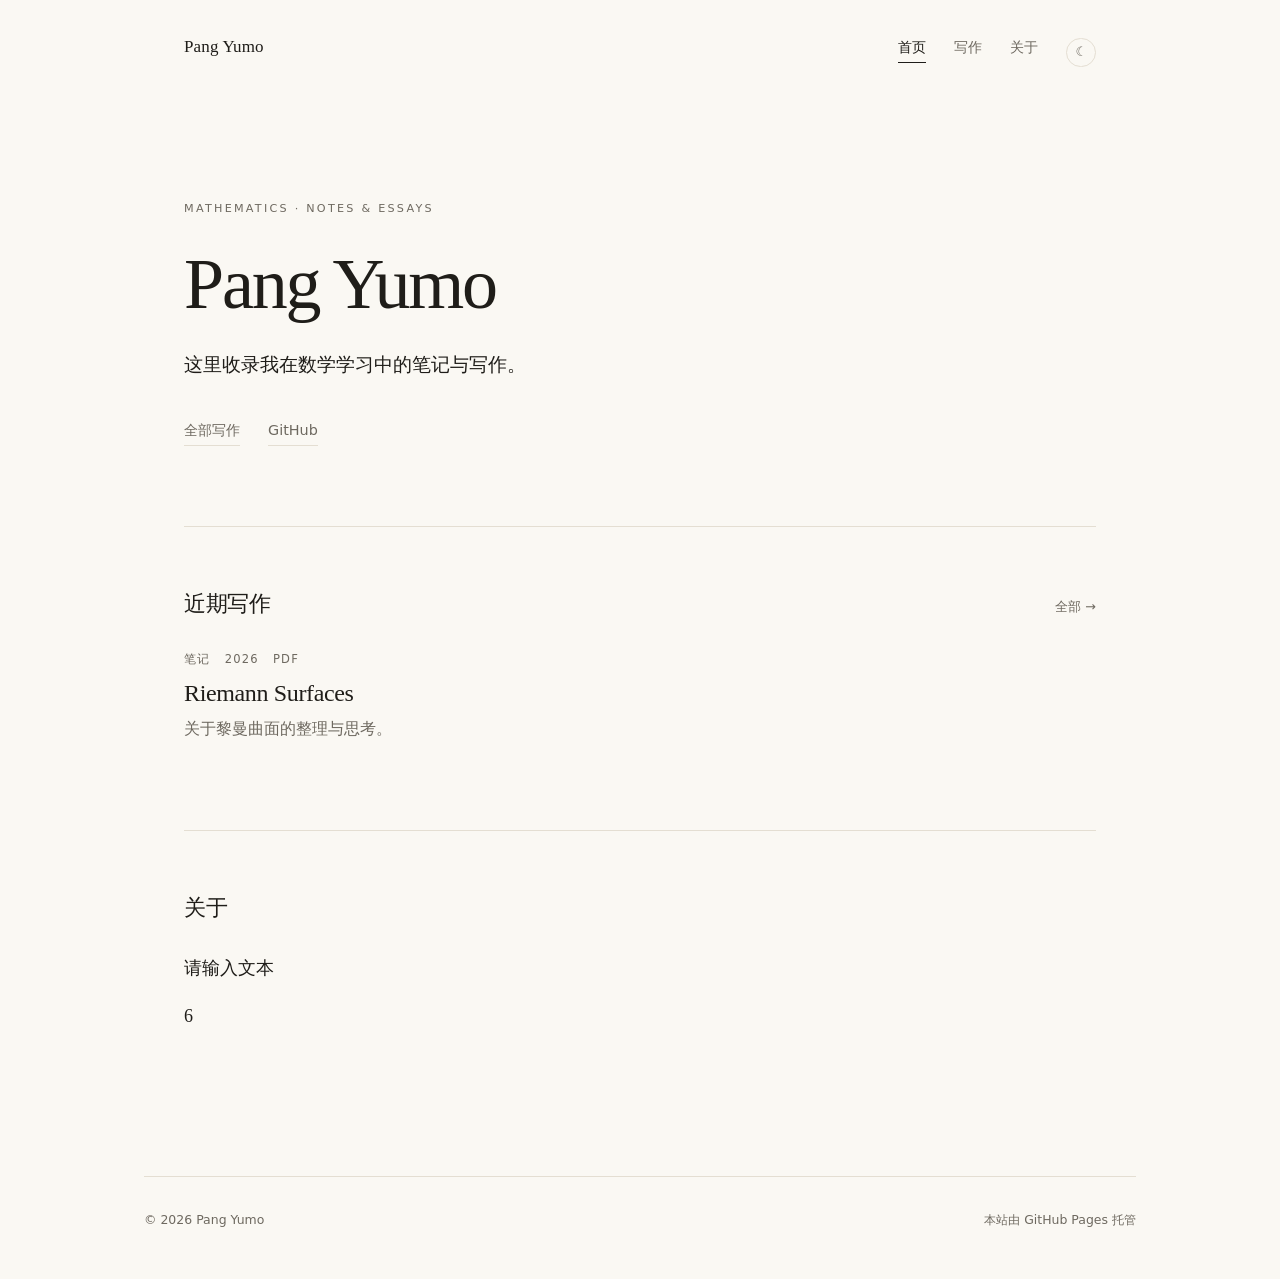
==== index.html @ 4e4b138c "Update index.html" ====
<!DOCTYPE html>
<html lang="zh-CN">
<head>
  <meta charset="UTF-8">
  <meta name="viewport" content="width=device-width, initial-scale=1.0">
  <title>Pumpking</title>
  <meta name="description" content="一些数学的思考，主要关于与黎曼曲面相关的几何">
  <link rel="icon" href="assets/favicon.svg" type="image/svg+xml">
  <link rel="stylesheet" href="assets/css/style.css">
</head>
<body>

  <header class="masthead wrap">
    <a class="brand" href="./">Pang Yumo</a>
    <nav class="nav" aria-label="主导航">
      <a href="./" aria-current="page">首页</a>
      <a href="writings.html">写作</a>
      <a href="#about">关于</a>
      <button class="theme-toggle" type="button" aria-label="切换主题">☾</button>
    </nav>
  </header>

  <main class="wrap">

    <section class="hero">
      <p class="eyebrow">Mathematics · Notes &amp; Essays</p>
      <h1>Pang Yumo</h1>
      <p class="lede">
        这里收录我在数学学习中的笔记与写作。
      </p>
      <p class="hero-links">
        <a class="textlink" href="writings.html">全部写作</a>
        <a class="textlink" href="https://github.com/Pumpingppk" target="_blank" rel="noopener">GitHub</a>
      </p>
    </section>

    <section class="section" id="writings">
      <div class="section-head">
        <h2>近期写作</h2>
        <a class="section-more" href="writings.html">全部 →</a>
      </div>

      <ol class="entry-list">
        <li class="entry">
          <p class="entry-meta"><span>笔记</span><span>2026</span><span>PDF</span></p>
          <h3><a href="notes/riemann-surfaces.html">Riemann Surfaces</a></h3>
          <p class="entry-sum">关于黎曼曲面的整理与思考。</p>
        </li>
      </ol>
    </section>

    <section class="section" id="about">
      <div class="section-head">
        <h2>关于</h2>
      </div>
      <div class="prose">
        <p>
          请输入文本
        </p>
        <p>
          6
        </p>
      </div>
    </section>

  </main>

  <footer class="footer wrap">
    <span>© <span data-year>2026</span> Pang Yumo</span>
    <span>本站由 GitHub Pages 托管</span>
  </footer>

  <script src="assets/js/main.js"></script>
</body>
</html>
---- assets/css/style.css ----
/* ==========================================================================
   Personal site — plain CSS, no build step, no external fonts
   1. tokens  2. base  3. layout  4. masthead  5. hero
   6. sections/entries  7. note page  8. prose  9. footer  10. responsive
   ========================================================================== */

/* ---------- 1. tokens ---------- */
:root {
  color-scheme: light;
  --paper: #faf8f3;
  --raise: #fffdf8;
  --ink: #1f1d19;
  --muted: #6e6960;
  --line: #e4ded2;
  --accent: #94402c;
  --wash: #f2eae3;
  --serif: "Iowan Old Style", "Palatino Linotype", Palatino, "Book Antiqua",
           Georgia, "Songti SC", "Noto Serif CJK SC", "Source Han Serif SC", serif;
  --sans: system-ui, -apple-system, "Segoe UI", "PingFang SC", "Microsoft YaHei",
          "Helvetica Neue", Arial, sans-serif;
  --measure: 36rem;
  --gutter: clamp(1.25rem, 4vw, 2.5rem);
}

@media (prefers-color-scheme: dark) {
  :root:not([data-theme="light"]) {
    color-scheme: dark;
    --paper: #14130f;
    --raise: #1b1915;
    --ink: #eae4d8;
    --muted: #9b9488;
    --line: #2e2a24;
    --accent: #d98a6d;
    --wash: #241f1a;
  }
}

:root[data-theme="dark"] {
  color-scheme: dark;
  --paper: #14130f;
  --raise: #1b1915;
  --ink: #eae4d8;
  --muted: #9b9488;
  --line: #2e2a24;
  --accent: #d98a6d;
  --wash: #241f1a;
}

/* ---------- 2. base ---------- */
*,
*::before,
*::after { box-sizing: border-box; }

html { -webkit-text-size-adjust: 100%; }

body {
  margin: 0;
  background: var(--paper);
  color: var(--ink);
  font-family: var(--serif);
  font-size: 18px;
  line-height: 1.72;
  text-rendering: optimizeLegibility;
  -webkit-font-smoothing: antialiased;
}

::selection {
  background: var(--wash);
  color: var(--ink);
}

a {
  color: inherit;
  text-decoration: none;
}

h1, h2, h3 {
  font-weight: 500;
  letter-spacing: -0.015em;
  line-height: 1.15;
  margin: 0;
}

p { margin: 0; }

img { max-width: 100%; height: auto; }

:focus-visible {
  outline: 2px solid var(--accent);
  outline-offset: 3px;
  border-radius: 2px;
}

/* ---------- 3. layout ---------- */
.wrap {
  width: 100%;
  max-width: 62rem;
  margin: 0 auto;
  padding: 0 var(--gutter);
}

.eyebrow {
  font-family: var(--sans);
  font-size: 0.7rem;
  letter-spacing: 0.2em;
  text-transform: uppercase;
  color: var(--muted);
  margin: 0 0 1.5rem;
}

/* ---------- 4. masthead ---------- */
.masthead {
  display: flex;
  align-items: baseline;
  justify-content: space-between;
  gap: 1.5rem;
  padding-top: 2rem;
  padding-bottom: 2rem;
}

.brand {
  font-size: 1.0625rem;
  letter-spacing: 0.01em;
  white-space: nowrap;
}

.nav {
  display: flex;
  align-items: baseline;
  gap: clamp(0.9rem, 2.2vw, 1.75rem);
  font-family: var(--sans);
  font-size: 0.875rem;
}

.nav a {
  color: var(--muted);
  padding-bottom: 0.2rem;
  border-bottom: 1px solid transparent;
  transition: color 160ms ease, border-color 160ms ease;
}

.nav a:hover { color: var(--ink); }

.nav a[aria-current="page"] {
  color: var(--ink);
  border-bottom-color: var(--ink);
}

.theme-toggle {
  appearance: none;
  border: 1px solid var(--line);
  background: transparent;
  color: var(--muted);
  width: 1.85rem;
  height: 1.85rem;
  border-radius: 50%;
  font-family: var(--sans);
  font-size: 0.8rem;
  line-height: 1;
  cursor: pointer;
  display: grid;
  place-items: center;
  padding: 0;
  transform: translateY(0.25rem);
  transition: color 160ms ease, border-color 160ms ease;
}

.theme-toggle:hover {
  color: var(--ink);
  border-color: var(--muted);
}

/* ---------- 5. hero ---------- */
.hero {
  padding: clamp(3rem, 9vw, 6.5rem) 0 clamp(3rem, 7vw, 5rem);
  border-bottom: 1px solid var(--line);
}

.hero h1 {
  font-size: clamp(2.6rem, 8vw, 4.5rem);
  letter-spacing: -0.03em;
  margin-bottom: 1.5rem;
}

.lede {
  max-width: 30rem;
  font-size: clamp(1.0625rem, 2vw, 1.1875rem);
  color: var(--ink);
}

.hero-links {
  display: flex;
  flex-wrap: wrap;
  gap: 1.75rem;
  margin-top: 2.25rem;
  font-family: var(--sans);
  font-size: 0.9rem;
}

.textlink {
  color: var(--muted);
  border-bottom: 1px solid var(--line);
  padding-bottom: 0.15rem;
  transition: color 160ms ease, border-color 160ms ease;
}

.textlink:hover {
  color: var(--accent);
  border-bottom-color: var(--accent);
}

/* ---------- 6. sections & entries ---------- */
.section {
  padding: clamp(2.5rem, 6vw, 4rem) 0;
  border-bottom: 1px solid var(--line);
}

.section:last-of-type { border-bottom: 0; }

.section-head {
  display: flex;
  align-items: baseline;
  justify-content: space-between;
  gap: 1.5rem;
  margin-bottom: 2rem;
}

.section-head h2 {
  font-size: 1.375rem;
}

.section-more {
  font-family: var(--sans);
  font-size: 0.8rem;
  color: var(--muted);
  white-space: nowrap;
  transition: color 160ms ease;
}

.section-more:hover { color: var(--accent); }

.entry-list {
  list-style: none;
  margin: 0;
  padding: 0;
  display: grid;
  gap: 0;
}

.entry {
  padding: 1.5rem 0;
  border-top: 1px solid var(--line);
}

.entry:first-child { border-top: 0; padding-top: 0; }

.entry-meta {
  display: flex;
  flex-wrap: wrap;
  gap: 0.9rem;
  font-family: var(--sans);
  font-size: 0.72rem;
  letter-spacing: 0.1em;
  text-transform: uppercase;
  color: var(--muted);
  margin-bottom: 0.6rem;
}

.entry h3 {
  font-size: clamp(1.25rem, 3vw, 1.5rem);
  margin-bottom: 0.5rem;
}

.entry h3 a {
  background-image: linear-gradient(var(--accent), var(--accent));
  background-size: 0% 1px;
  background-position: 0 100%;
  background-repeat: no-repeat;
  transition: background-size 240ms ease;
}

.entry h3 a:hover { background-size: 100% 1px; }

.entry-sum {
  max-width: var(--measure);
  color: var(--muted);
  font-size: 0.9875rem;
}

/* ---------- 7. note page ---------- */
.note-header {
  padding: clamp(2.5rem, 6vw, 4.5rem) 0 2rem;
  border-bottom: 1px solid var(--line);
}

.note-header h1 {
  font-size: clamp(1.9rem, 5.5vw, 2.75rem);
  margin-bottom: 1rem;
}

.note-header .entry-meta { margin-bottom: 1.25rem; }

.note-actions {
  display: flex;
  flex-wrap: wrap;
  gap: 0.75rem;
  padding: 2rem 0;
}

.btn {
  display: inline-flex;
  align-items: center;
  gap: 0.5rem;
  font-family: var(--sans);
  font-size: 0.875rem;
  padding: 0.62rem 1.15rem;
  border: 1px solid var(--ink);
  background: var(--ink);
  color: var(--paper);
  border-radius: 2px;
  transition: opacity 160ms ease;
}

.btn:hover { opacity: 0.84; }

.btn.ghost {
  background: transparent;
  color: var(--ink);
  border-color: var(--line);
}

.btn.ghost:hover {
  border-color: var(--ink);
  opacity: 1;
}

.pdf-frame {
  border: 1px solid var(--line);
  background: #ffffff;
  margin-bottom: 3rem;
}

.pdf-frame iframe {
  display: block;
  width: 100%;
  height: min(78vh, 820px);
  border: 0;
}

.pdf-hint {
  font-family: var(--sans);
  font-size: 0.8rem;
  color: var(--muted);
  margin-bottom: 0.75rem;
}

.backlink {
  display: inline-block;
  font-family: var(--sans);
  font-size: 0.85rem;
  color: var(--muted);
  margin-top: 2.5rem;
  transition: color 160ms ease;
}

.backlink:hover { color: var(--accent); }

/* ---------- 8. prose ---------- */
.prose {
  max-width: var(--measure);
}

.prose p + p { margin-top: 1.1rem; }

.prose h2 {
  font-size: 1.3rem;
  margin: 2.5rem 0 0.9rem;
}

.prose a {
  color: var(--accent);
  text-decoration: underline;
  text-decoration-thickness: 1px;
  text-underline-offset: 0.18em;
}

.prose ul,
.prose ol {
  padding-left: 1.25rem;
  margin: 1rem 0;
}

.prose li + li { margin-top: 0.4rem; }

.placeholder {
  color: var(--muted);
  font-style: italic;
}

/* ---------- 9. footer ---------- */
.footer {
  border-top: 1px solid var(--line);
  margin-top: clamp(3rem, 8vw, 5rem);
  padding: 2rem 0 3rem;
  font-family: var(--sans);
  font-size: 0.78rem;
  color: var(--muted);
  display: flex;
  flex-wrap: wrap;
  gap: 0.5rem 1.5rem;
  justify-content: space-between;
}

/* ---------- 10. responsive ---------- */
@media (max-width: 34rem) {
  body { font-size: 17px; }

  .masthead {
    flex-wrap: wrap;
    gap: 0.9rem 1rem;
    padding-top: 1.5rem;
    padding-bottom: 1.5rem;
  }

  .nav { gap: 1rem; }

  .hero-links { gap: 1.25rem; }

  .pdf-frame iframe { height: 70vh; }
}

@media (prefers-reduced-motion: reduce) {
  *,
  *::before,
  *::after {
    transition-duration: 0.01ms !important;
    animation-duration: 0.01ms !important;
  }
}
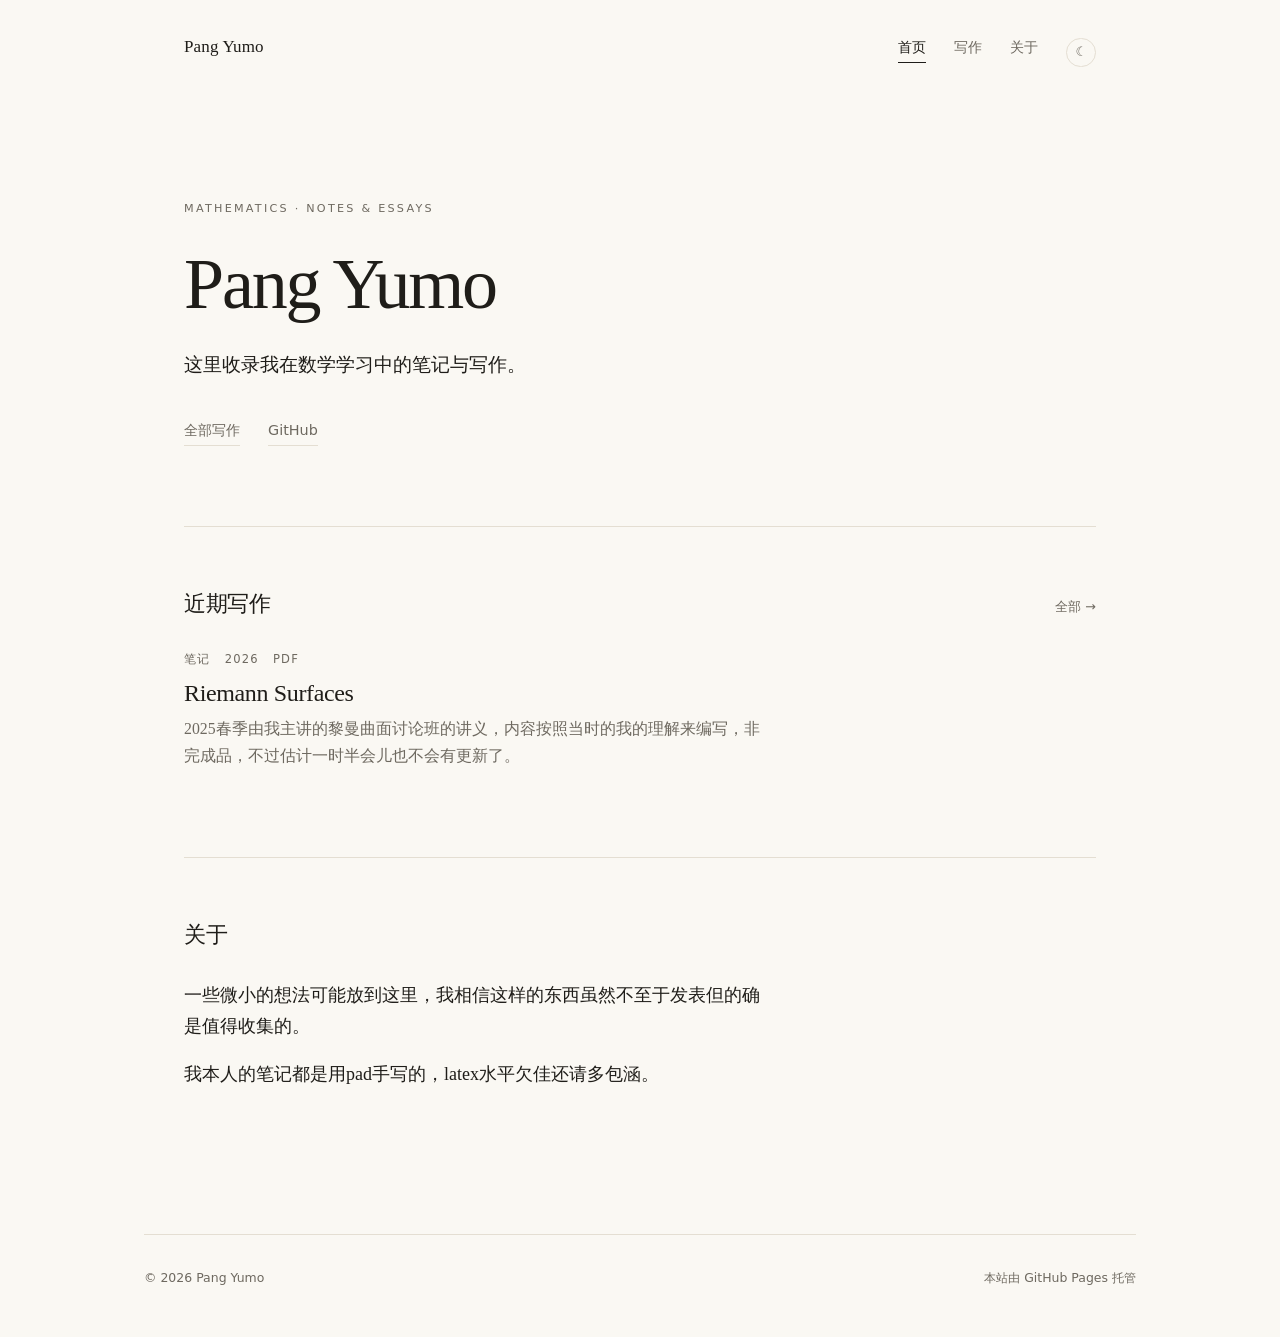
==== commit 7796e41f: "Update text in index.html for clarity" ====
--- a/index.html
+++ b/index.html
@@ -44,7 +44,7 @@
         <li class="entry">
           <p class="entry-meta"><span>笔记</span><span>2026</span><span>PDF</span></p>
           <h3><a href="notes/riemann-surfaces.html">Riemann Surfaces</a></h3>
-          <p class="entry-sum">关于黎曼曲面的整理与思考。</p>
+          <p class="entry-sum">2025春季由我主讲的黎曼曲面讨论班的讲义，内容按照当时的我的理解来编写，非完成品，不过估计一时半会儿也不会有更新了。</p>
         </li>
       </ol>
     </section>
@@ -55,10 +55,10 @@
       </div>
       <div class="prose">
         <p>
-          请输入文本
+          一些微小的想法可能放到这里，我相信这样的东西虽然不至于发表但的确是值得收集的。
         </p>
         <p>
-          6
+          我本人的笔记都是用pad手写的，latex水平欠佳还请多包涵。
         </p>
       </div>
     </section>
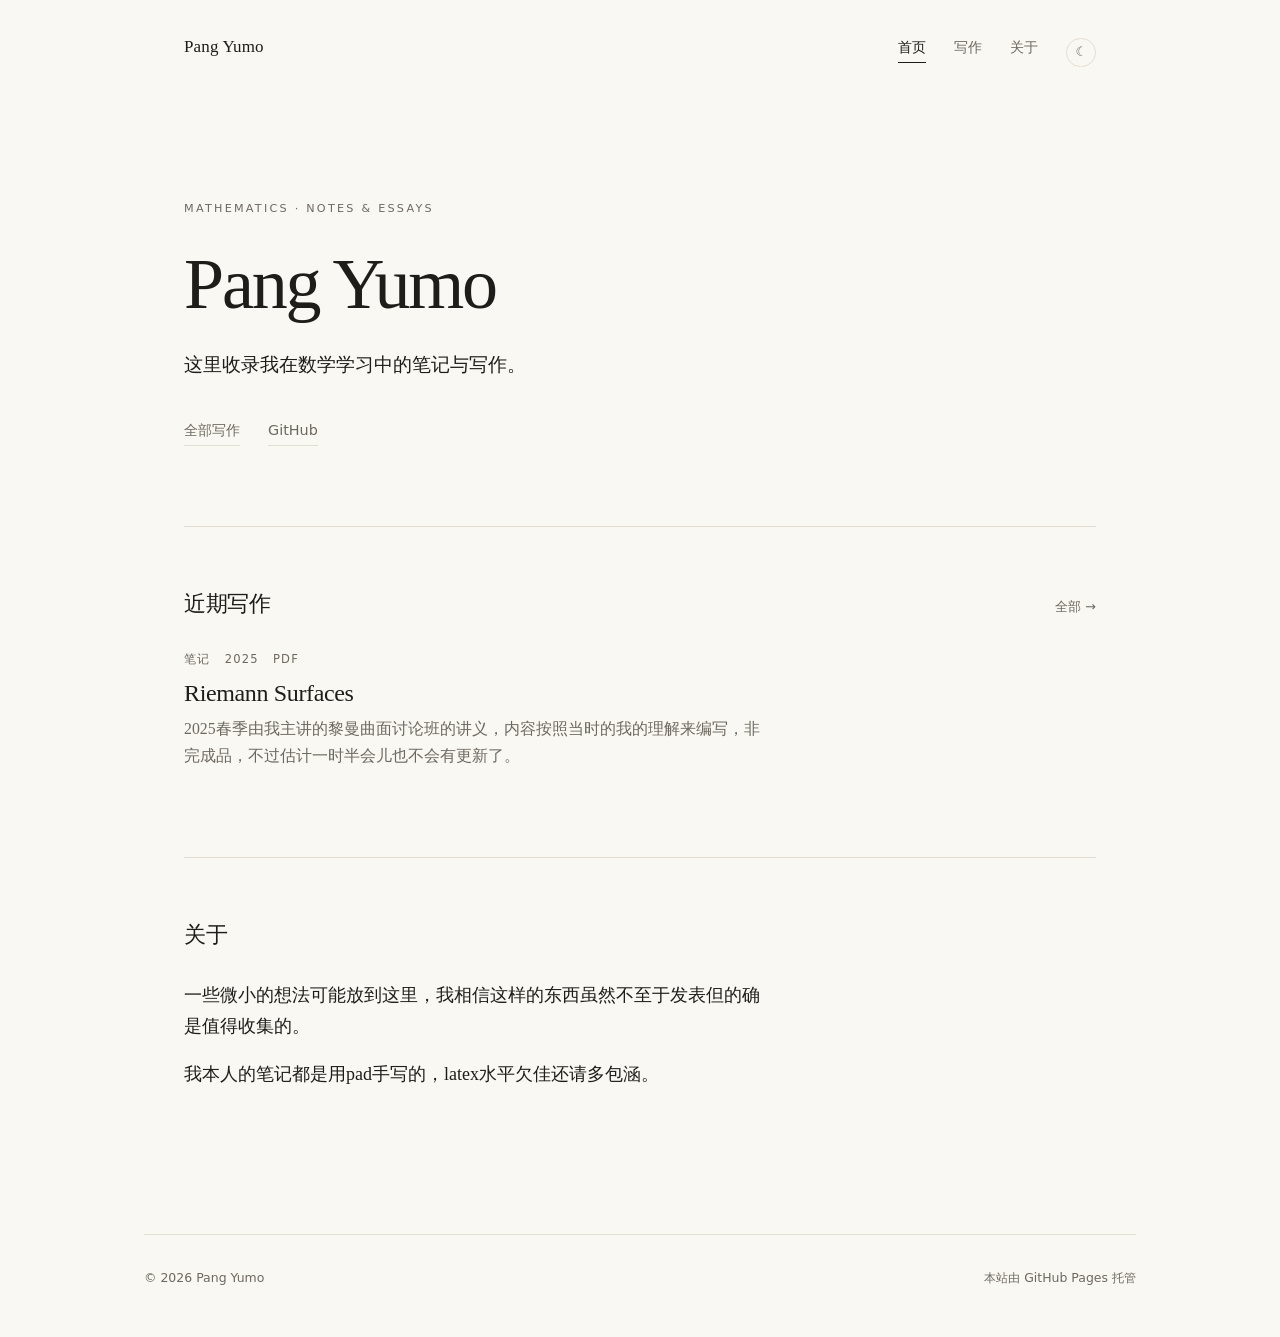
==== commit c6b6a8b3: "Update index.html" ====
--- a/index.html
+++ b/index.html
@@ -4,7 +4,7 @@
   <meta charset="UTF-8">
   <meta name="viewport" content="width=device-width, initial-scale=1.0">
   <title>Pumpking</title>
-  <meta name="description" content="一些数学的思考，主要关于与黎曼曲面相关的几何">
+  <meta name="description" content="一些数学的思考，主要关于黎曼曲面相关的几何">
   <link rel="icon" href="assets/favicon.svg" type="image/svg+xml">
   <link rel="stylesheet" href="assets/css/style.css">
 </head>
@@ -30,7 +30,7 @@
       </p>
       <p class="hero-links">
         <a class="textlink" href="writings.html">全部写作</a>
-        <a class="textlink" href="https://github.com/Pumpingppk" target="_blank" rel="noopener">GitHub</a>
+        <a class="textlink" href="https://github.com/pumpkingppk" target="_blank" rel="noopener">GitHub</a>
       </p>
     </section>
 
@@ -42,7 +42,7 @@
 
       <ol class="entry-list">
         <li class="entry">
-          <p class="entry-meta"><span>笔记</span><span>2026</span><span>PDF</span></p>
+          <p class="entry-meta"><span>笔记</span><span>2025</span><span>PDF</span></p>
           <h3><a href="notes/riemann-surfaces.html">Riemann Surfaces</a></h3>
           <p class="entry-sum">2025春季由我主讲的黎曼曲面讨论班的讲义，内容按照当时的我的理解来编写，非完成品，不过估计一时半会儿也不会有更新了。</p>
         </li>
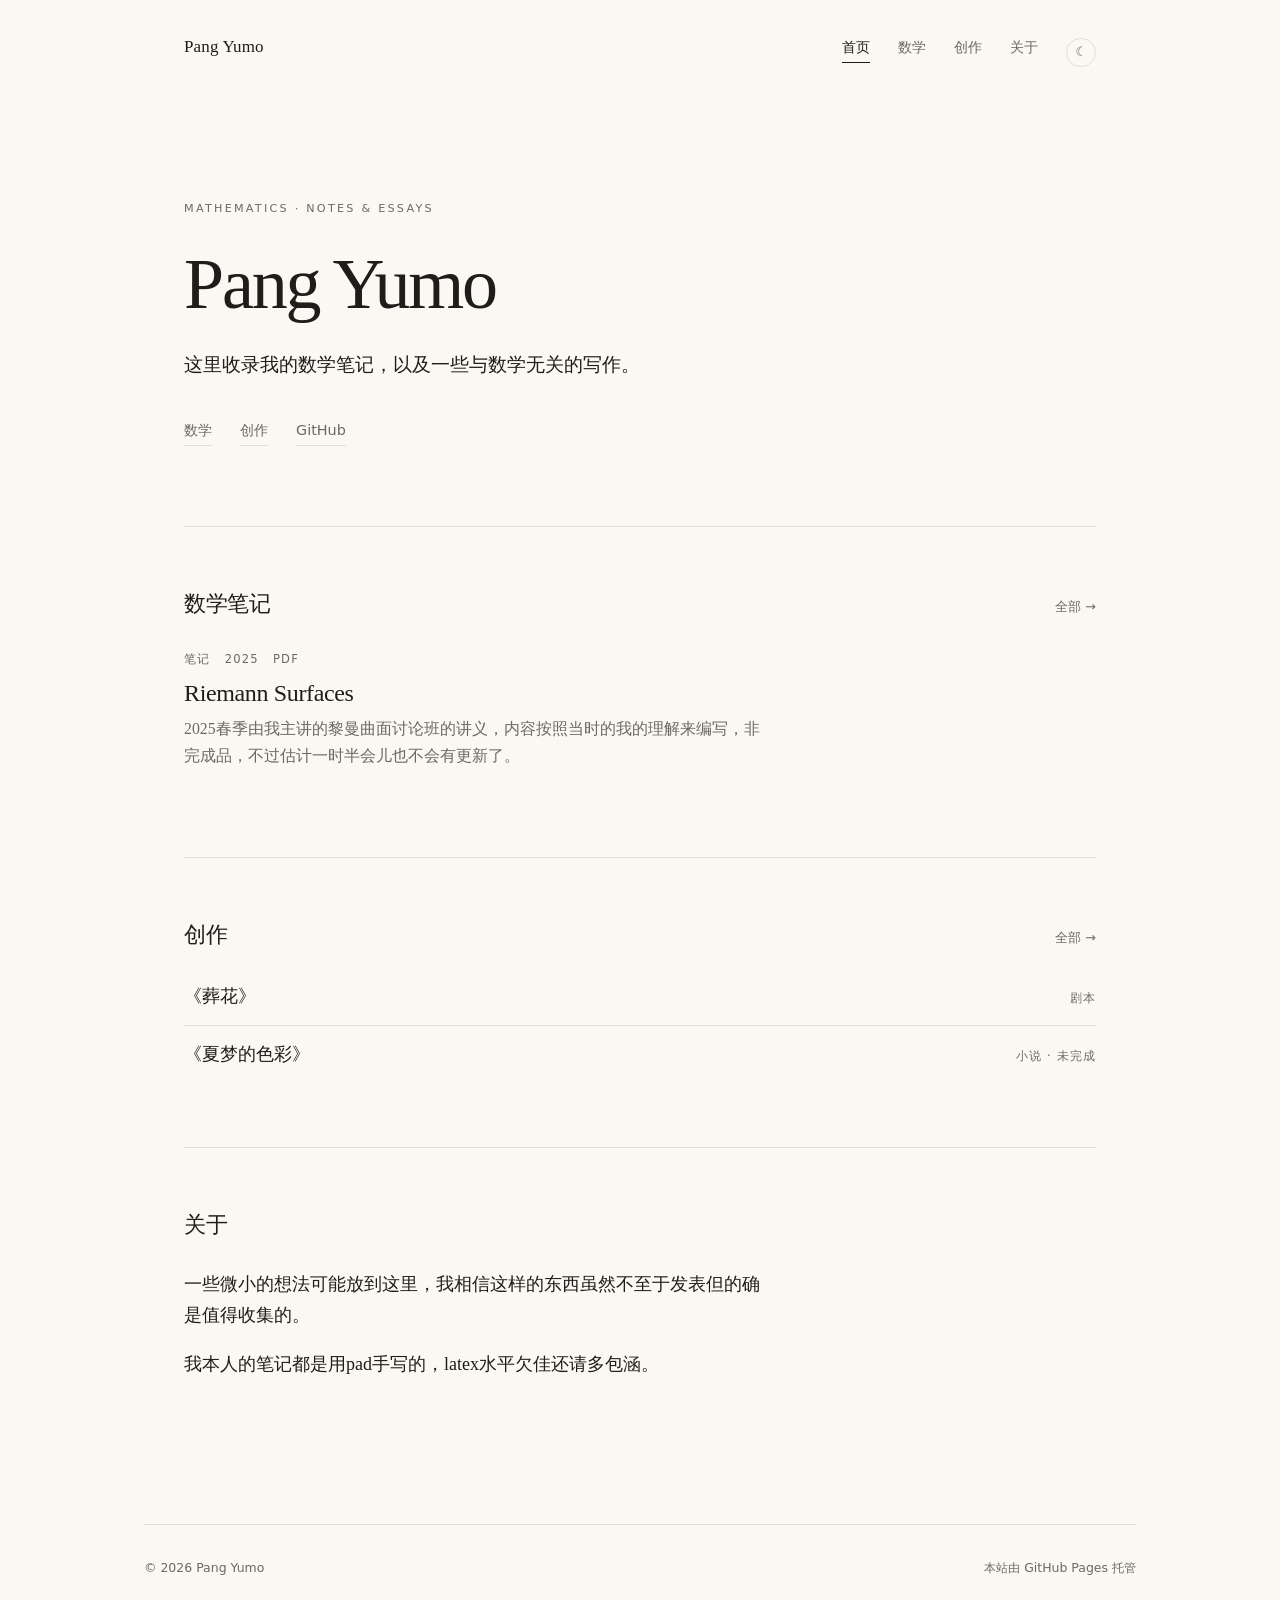
==== commit c7e2d2bb: "Add files via upload" ====
--- a/index.html
+++ b/index.html
@@ -14,7 +14,8 @@
     <a class="brand" href="./">Pang Yumo</a>
     <nav class="nav" aria-label="主导航">
       <a href="./" aria-current="page">首页</a>
-      <a href="writings.html">写作</a>
+      <a href="writings.html">数学</a>
+      <a href="creative.html">创作</a>
       <a href="#about">关于</a>
       <button class="theme-toggle" type="button" aria-label="切换主题">☾</button>
     </nav>
@@ -26,17 +27,18 @@
       <p class="eyebrow">Mathematics · Notes &amp; Essays</p>
       <h1>Pang Yumo</h1>
       <p class="lede">
-        这里收录我在数学学习中的笔记与写作。
+        这里收录我的数学笔记，以及一些与数学无关的写作。
       </p>
       <p class="hero-links">
-        <a class="textlink" href="writings.html">全部写作</a>
+        <a class="textlink" href="writings.html">数学</a>
+        <a class="textlink" href="creative.html">创作</a>
         <a class="textlink" href="https://github.com/pumpkingppk" target="_blank" rel="noopener">GitHub</a>
       </p>
     </section>
 
     <section class="section" id="writings">
       <div class="section-head">
-        <h2>近期写作</h2>
+        <h2>数学笔记</h2>
         <a class="section-more" href="writings.html">全部 →</a>
       </div>
 
@@ -47,6 +49,24 @@
           <p class="entry-sum">2025春季由我主讲的黎曼曲面讨论班的讲义，内容按照当时的我的理解来编写，非完成品，不过估计一时半会儿也不会有更新了。</p>
         </li>
       </ol>
+    </section>
+
+    <section class="section" id="creative">
+      <div class="section-head">
+        <h2>创作</h2>
+        <a class="section-more" href="creative.html">全部 →</a>
+      </div>
+
+      <ul class="work-list">
+        <li class="work-line">
+          <a href="assets/pdfs/Zanghua.pdf" target="_blank" rel="noopener">《葬花》</a>
+          <span class="work-kind">剧本</span>
+        </li>
+        <li class="work-line">
+          <a href="assets/pdfs/Color_of_Summer_Dream.pdf" target="_blank" rel="noopener">《夏梦的色彩》</a>
+          <span class="work-kind">小说 · 未完成</span>
+        </li>
+      </ul>
     </section>
 
     <section class="section" id="about">
--- a/assets/css/style.css
+++ b/assets/css/style.css
@@ -287,6 +287,44 @@
   font-size: 0.9875rem;
 }
 
+/* compact list used on the home page */
+.work-list {
+  list-style: none;
+  margin: 0;
+  padding: 0;
+}
+
+.work-line {
+  display: flex;
+  align-items: baseline;
+  justify-content: space-between;
+  gap: 1.5rem;
+  padding: 0.8rem 0;
+  border-top: 1px solid var(--line);
+}
+
+.work-line:first-child {
+  border-top: 0;
+  padding-top: 0;
+}
+
+.work-line a {
+  transition: color 160ms ease;
+}
+
+.work-line a:hover {
+  color: var(--accent);
+}
+
+.work-kind {
+  font-family: var(--sans);
+  font-size: 0.72rem;
+  letter-spacing: 0.1em;
+  text-transform: uppercase;
+  color: var(--muted);
+  white-space: nowrap;
+}
+
 /* ---------- 7. note page ---------- */
 .note-header {
   padding: clamp(2.5rem, 6vw, 4.5rem) 0 2rem;
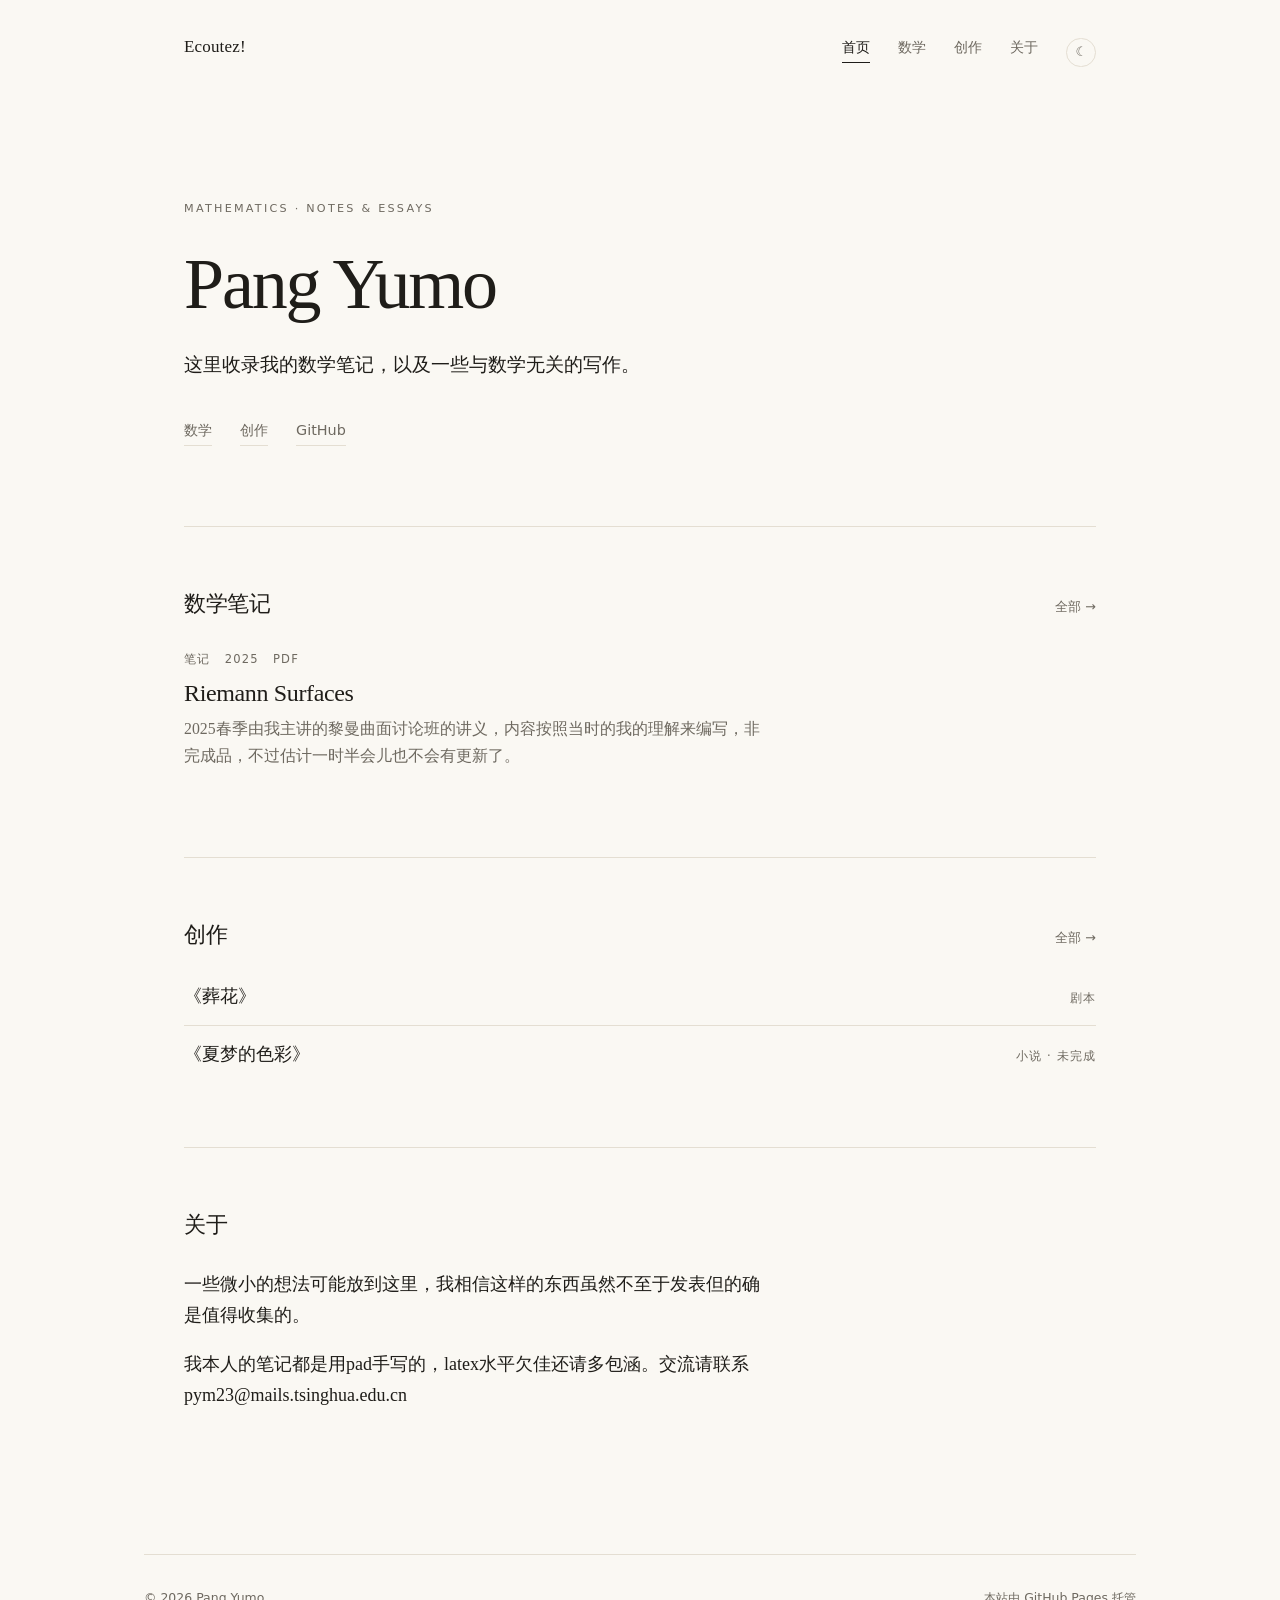
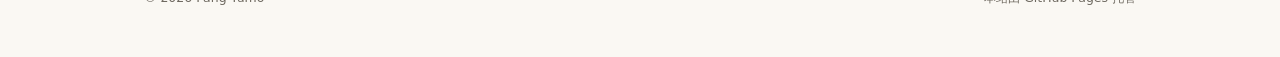
==== commit 5e957a87: "Update index.html" ====
--- a/index.html
+++ b/index.html
@@ -11,7 +11,7 @@
 <body>
 
   <header class="masthead wrap">
-    <a class="brand" href="./">Pang Yumo</a>
+    <a class="brand" href="./">Ecoutez!</a>
     <nav class="nav" aria-label="主导航">
       <a href="./" aria-current="page">首页</a>
       <a href="writings.html">数学</a>
@@ -78,7 +78,7 @@
           一些微小的想法可能放到这里，我相信这样的东西虽然不至于发表但的确是值得收集的。
         </p>
         <p>
-          我本人的笔记都是用pad手写的，latex水平欠佳还请多包涵。
+          我本人的笔记都是用pad手写的，latex水平欠佳还请多包涵。交流请联系pym23@mails.tsinghua.edu.cn
         </p>
       </div>
     </section>
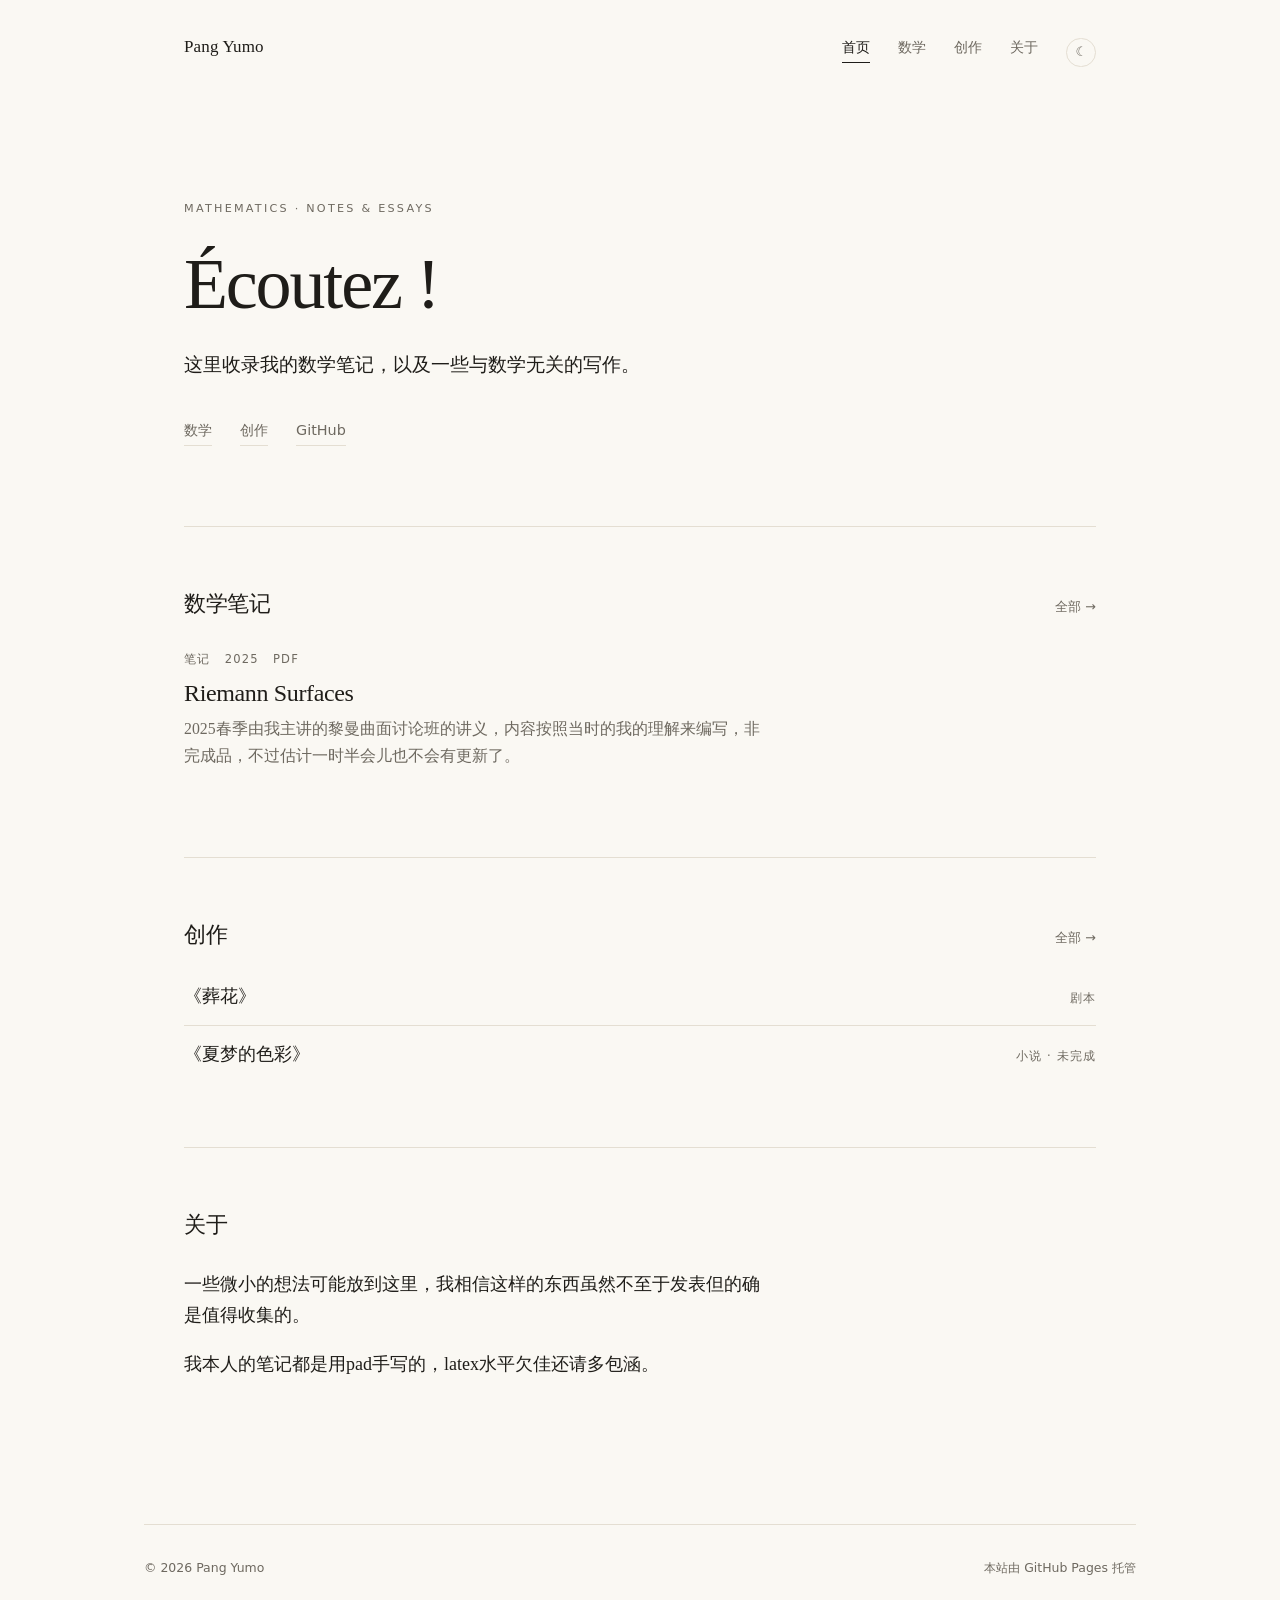
==== commit 35369255: "Add files via upload" ====
--- a/index.html
+++ b/index.html
@@ -11,7 +11,7 @@
 <body>
 
   <header class="masthead wrap">
-    <a class="brand" href="./">Ecoutez!</a>
+    <a class="brand" href="./">Pang Yumo</a>
     <nav class="nav" aria-label="主导航">
       <a href="./" aria-current="page">首页</a>
       <a href="writings.html">数学</a>
@@ -25,7 +25,7 @@
 
     <section class="hero">
       <p class="eyebrow">Mathematics · Notes &amp; Essays</p>
-      <h1>Pang Yumo</h1>
+      <h1>Écoutez&nbsp;!</h1>
       <p class="lede">
         这里收录我的数学笔记，以及一些与数学无关的写作。
       </p>
@@ -78,7 +78,7 @@
           一些微小的想法可能放到这里，我相信这样的东西虽然不至于发表但的确是值得收集的。
         </p>
         <p>
-          我本人的笔记都是用pad手写的，latex水平欠佳还请多包涵。交流请联系pym23@mails.tsinghua.edu.cn
+          我本人的笔记都是用pad手写的，latex水平欠佳还请多包涵。
         </p>
       </div>
     </section>
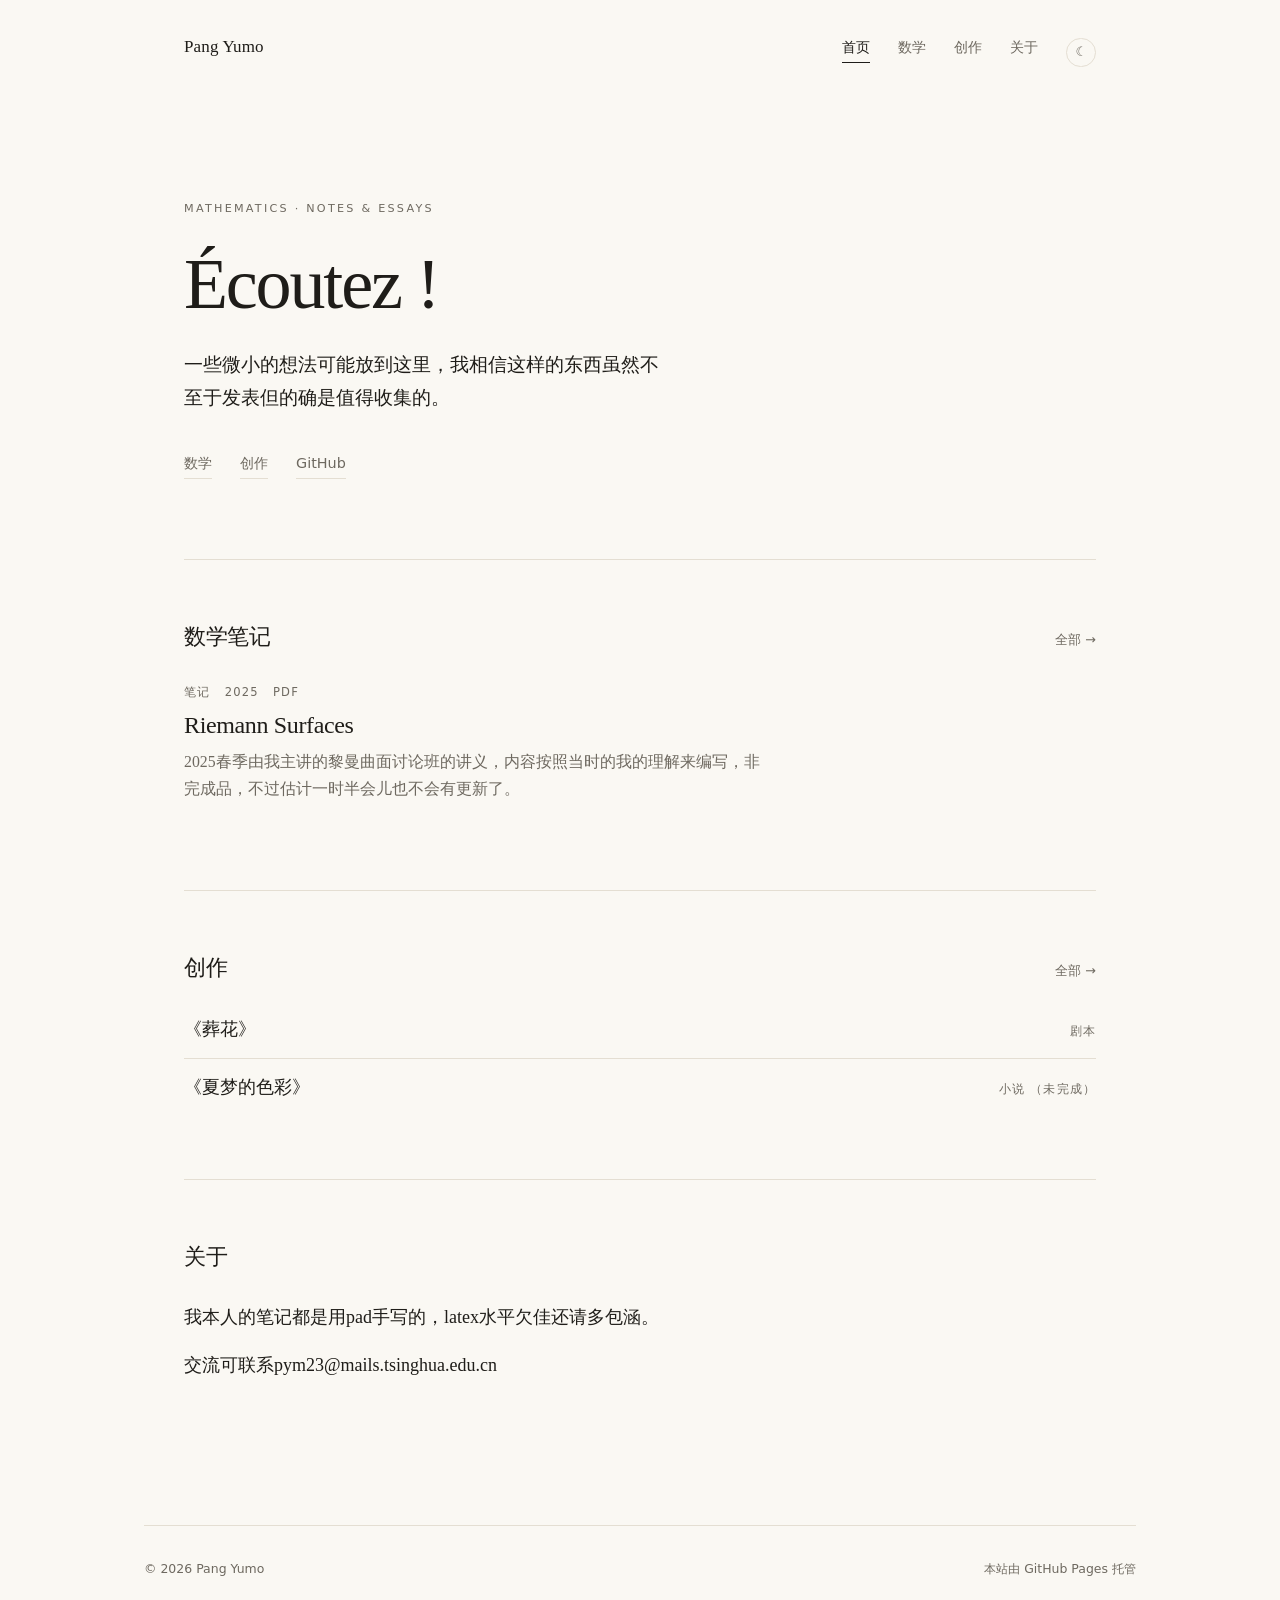
==== commit 4a80b4b0: "Update index.html" ====
--- a/index.html
+++ b/index.html
@@ -27,7 +27,7 @@
       <p class="eyebrow">Mathematics · Notes &amp; Essays</p>
       <h1>Écoutez&nbsp;!</h1>
       <p class="lede">
-        这里收录我的数学笔记，以及一些与数学无关的写作。
+        一些微小的想法可能放到这里，我相信这样的东西虽然不至于发表但的确是值得收集的。
       </p>
       <p class="hero-links">
         <a class="textlink" href="writings.html">数学</a>
@@ -64,7 +64,7 @@
         </li>
         <li class="work-line">
           <a href="assets/pdfs/Color_of_Summer_Dream.pdf" target="_blank" rel="noopener">《夏梦的色彩》</a>
-          <span class="work-kind">小说 · 未完成</span>
+          <span class="work-kind">小说 （未完成）</span>
         </li>
       </ul>
     </section>
@@ -75,10 +75,10 @@
       </div>
       <div class="prose">
         <p>
-          一些微小的想法可能放到这里，我相信这样的东西虽然不至于发表但的确是值得收集的。
+          我本人的笔记都是用pad手写的，latex水平欠佳还请多包涵。
         </p>
         <p>
-          我本人的笔记都是用pad手写的，latex水平欠佳还请多包涵。
+          交流可联系pym23@mails.tsinghua.edu.cn
         </p>
       </div>
     </section>
